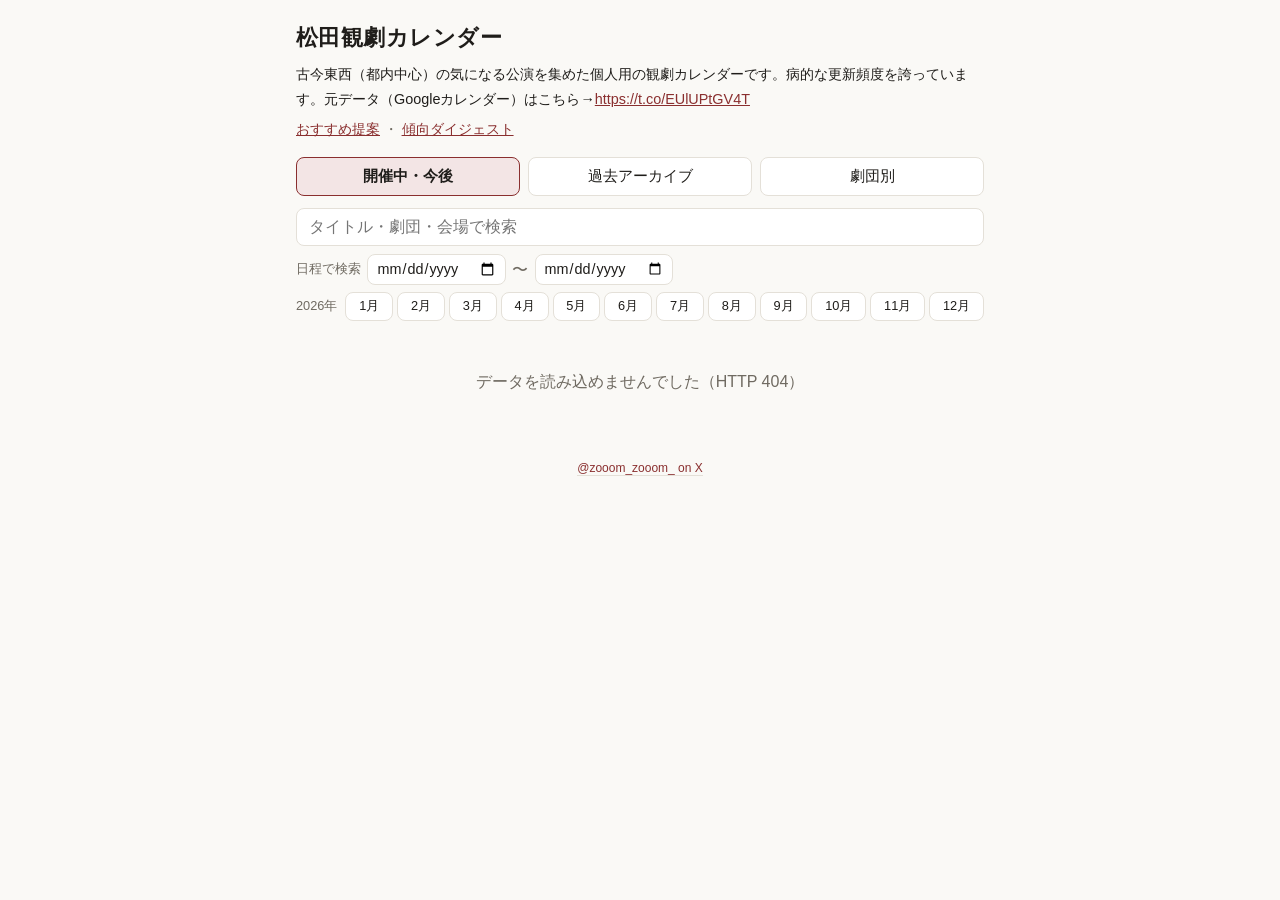
==== site/index.html @ 3599f042 "Add X profile link to the footer of all pages Co-Authored-By: Claude Opus 4.8 <noreply@anthropic.com" ====
<!DOCTYPE html>
<html lang="ja">
<head>
<meta charset="utf-8">
<meta name="viewport" content="width=device-width, initial-scale=1">
<title>松田観劇カレンダー</title>
<link rel="stylesheet" href="assets/style.css">
</head>
<body>
<header>
  <h1>松田観劇カレンダー</h1>
  <p class="lead">古今東西（都内中心）の気になる公演を集めた個人用の観劇カレンダーです。病的な更新頻度を誇っています。元データ（Googleカレンダー）はこちら→<a href="https://t.co/EUlUPtGV4T" target="_blank" rel="noopener">https://t.co/EUlUPtGV4T</a></p>
  <p class="subtitle"><a class="navlink" href="proposals.html">おすすめ提案</a> ・ <a class="navlink" href="digest.html">傾向ダイジェスト</a></p>
</header>

<nav class="tabs" role="tablist">
  <button class="tab active" data-view="now" role="tab">開催中・今後</button>
  <button class="tab" data-view="archive" role="tab">過去アーカイブ</button>
  <button class="tab" data-view="companies" role="tab">劇団別</button>
</nav>

<div class="toolbar">
  <input id="search" type="search" placeholder="タイトル・劇団・会場で検索" autocomplete="off">
  <div class="datefilter">
    <label class="datelabel">日程で検索</label>
    <input id="date-from" type="date" aria-label="開始日">
    <span class="datesep">〜</span>
    <input id="date-to" type="date" aria-label="終了日">
    <button id="date-clear" hidden>クリア</button>
  </div>
  <div class="months">
    <span class="datelabel" id="months-year"></span>
    <div class="month-btns" id="month-btns"></div>
  </div>
</div>

<main id="app">
  <p class="loading">読み込み中…</p>
</main>

<footer>
  <p id="meta"></p>
  <p class="foot-link"><a href="https://x.com/zooom_zooom_" target="_blank" rel="noopener">@zooom_zooom_ on X</a></p>
</footer>

<script src="assets/app.js"></script>
</body>
</html>
---- site/assets/style.css ----
:root {
  --bg: #faf9f6;
  --fg: #1f1d1a;
  --muted: #6f6a61;
  --card: #ffffff;
  --border: #e4e0d8;
  --accent: #8a2f2f;
  --accent-soft: #f3e5e5;
}

@media (prefers-color-scheme: dark) {
  :root {
    --bg: #17161a;
    --fg: #eceae6;
    --muted: #9a958c;
    --card: #201f24;
    --border: #35333a;
    --accent: #d98d8d;
    --accent-soft: #3a2a2a;
  }
}

* { box-sizing: border-box; }

body {
  margin: 0 auto;
  max-width: 720px;
  padding: 1.25rem 1rem 3rem;
  background: var(--bg);
  color: var(--fg);
  font-family: "Hiragino Sans", "Hiragino Kaku Gothic ProN", "Noto Sans JP", sans-serif;
  line-height: 1.6;
}

header h1 {
  margin: 0;
  font-size: 1.4rem;
  letter-spacing: 0.02em;
}

.lead {
  margin: 0.4rem 0 0.5rem;
  font-size: 0.9rem;
  line-height: 1.7;
}

.lead a {
  color: var(--accent);
  word-break: break-all;
}

.subtitle {
  margin: 0.25rem 0 1rem;
  color: var(--muted);
  font-size: 0.85rem;
}

.tabs {
  display: flex;
  gap: 0.5rem;
  margin-bottom: 0.75rem;
}

.tab {
  flex: 1;
  padding: 0.5rem 0.75rem;
  font-size: 0.95rem;
  border: 1px solid var(--border);
  border-radius: 8px;
  background: var(--card);
  color: var(--fg);
  cursor: pointer;
}

.tab.active {
  border-color: var(--accent);
  background: var(--accent-soft);
  font-weight: 600;
}

.toolbar { margin-bottom: 1rem; }

.datefilter {
  display: flex;
  align-items: center;
  gap: 0.4rem;
  margin-top: 0.5rem;
  flex-wrap: wrap;
}

.datelabel {
  color: var(--muted);
  font-size: 0.8rem;
}

.datesep { color: var(--muted); }

.datefilter input[type="date"] {
  padding: 0.35rem 0.5rem;
  font-size: 0.9rem;
  border: 1px solid var(--border);
  border-radius: 8px;
  background: var(--card);
  color: var(--fg);
  font-family: inherit;
}

#date-clear {
  padding: 0.3rem 0.6rem;
  font-size: 0.8rem;
  border: 1px solid var(--border);
  border-radius: 8px;
  background: var(--card);
  color: var(--muted);
  cursor: pointer;
}

.months {
  display: flex;
  align-items: center;
  gap: 0.5rem;
  margin-top: 0.45rem;
  flex-wrap: wrap;
}

.month-btns {
  display: flex;
  gap: 0.25rem;
  flex-wrap: wrap;
  flex: 1;
}

.month-btn {
  flex: 1 0 auto;
  min-width: 2.6rem;
  padding: 0.3rem 0.4rem;
  font-size: 0.8rem;
  border: 1px solid var(--border);
  border-radius: 8px;
  background: var(--card);
  color: var(--fg);
  cursor: pointer;
}

.month-btn:hover { border-color: var(--accent); }

.month-btn.active {
  border-color: var(--accent);
  background: var(--accent-soft);
  color: var(--accent);
  font-weight: 600;
}

#search {
  width: 100%;
  padding: 0.55rem 0.75rem;
  font-size: 1rem;
  border: 1px solid var(--border);
  border-radius: 8px;
  background: var(--card);
  color: var(--fg);
}

h2.section {
  margin: 1.5rem 0 0.5rem;
  font-size: 1.05rem;
  color: var(--accent);
}

h3.month {
  margin: 1.1rem 0 0.45rem;
  font-size: 0.9rem;
  color: var(--muted);
  font-weight: 600;
  border-bottom: 1px solid var(--border);
  padding-bottom: 0.2rem;
}

h2.section .count {
  color: var(--muted);
  font-weight: normal;
  font-size: 0.85rem;
}

.card {
  background: var(--card);
  border: 1px solid var(--border);
  border-radius: 10px;
  padding: 0.7rem 0.9rem;
  margin-bottom: 0.6rem;
}

.card .title {
  font-weight: 600;
  font-size: 1rem;
}

.card .title a {
  color: inherit;
  text-decoration: none;
  border-bottom: 1px solid var(--accent);
}

.card .info {
  margin-top: 0.2rem;
  font-size: 0.85rem;
  color: var(--muted);
}

.badge {
  display: inline-block;
  margin-left: 0.5rem;
  padding: 0 0.45rem;
  font-size: 0.75rem;
  border-radius: 999px;
  background: var(--accent-soft);
  color: var(--accent);
  vertical-align: 0.1em;
}

.info .maploc {
  color: var(--muted);
  text-decoration: none;
  border-bottom: 1px dotted var(--muted);
}

.chip {
  display: inline-block;
  margin-left: 0.6rem;
  padding: 0 0.5rem;
  font-size: 0.75rem;
  border: 1px solid var(--border);
  border-radius: 999px;
  background: var(--bg);
  color: var(--muted);
  cursor: pointer;
}

.chip:hover {
  border-color: var(--accent);
  color: var(--accent);
}

.company-row {
  display: flex;
  justify-content: space-between;
  align-items: baseline;
  gap: 0.75rem;
  width: 100%;
  padding: 0.6rem 0.9rem;
  margin-bottom: 0.4rem;
  font-size: 0.95rem;
  text-align: left;
  border: 1px solid var(--border);
  border-radius: 10px;
  background: var(--card);
  color: var(--fg);
  cursor: pointer;
}

.company-row .name { font-weight: 600; }

.company-row .meta {
  color: var(--muted);
  font-size: 0.8rem;
  white-space: nowrap;
}

.company-head {
  display: flex;
  align-items: center;
  gap: 0.75rem;
  margin-top: 1rem;
}

.company-head h2 { margin: 0; font-size: 1.15rem; }

.overview {
  margin: 0.6rem 0 0.25rem;
  padding: 0.7rem 0.9rem;
  border: 1px solid var(--border);
  border-left: 3px solid var(--accent);
  border-radius: 8px;
  background: var(--card);
}

.overview p {
  margin: 0;
  font-size: 0.9rem;
  line-height: 1.7;
}

.ov-meta {
  margin-top: 0.4rem;
  display: flex;
  gap: 0.75rem;
  font-size: 0.75rem;
}

.ov-src { color: var(--accent); }
.ov-date { color: var(--muted); }

#back-companies {
  padding: 0.3rem 0.6rem;
  font-size: 0.8rem;
  border: 1px solid var(--border);
  border-radius: 8px;
  background: var(--card);
  color: var(--muted);
  cursor: pointer;
}

.navlink { color: var(--accent); }

.stats {
  display: flex;
  flex-wrap: wrap;
  gap: 0.5rem;
  margin-bottom: 0.75rem;
}

.stat {
  flex: 1 1 40%;
  display: flex;
  flex-direction: column;
  padding: 0.55rem 0.8rem;
  border: 1px solid var(--border);
  border-radius: 10px;
  background: var(--card);
}

.stat .v { font-weight: 700; font-size: 1.05rem; }
.stat .l { color: var(--muted); font-size: 0.75rem; }

.digest-text {
  font-size: 0.9rem;
  line-height: 1.7;
}

.card .reason {
  margin-top: 0.35rem;
  font-size: 0.85rem;
  line-height: 1.6;
}

.digest-notes {
  margin-top: 1.5rem;
  color: var(--muted);
  font-size: 0.78rem;
}

.bars {
  display: flex;
  flex-direction: column;
  gap: 0.3rem;
  margin-bottom: 0.5rem;
}

.bar-row {
  display: flex;
  align-items: center;
  gap: 0.5rem;
  font-size: 0.85rem;
}

.bar-label {
  flex: 0 0 3.2rem;
  color: var(--muted);
  text-align: right;
}

.bar-track {
  flex: 1;
  height: 0.85rem;
  background: var(--border);
  border-radius: 999px;
  overflow: hidden;
}

.bar-fill {
  display: block;
  height: 100%;
  background: var(--accent);
  border-radius: 999px;
}

.bar-val {
  flex: 0 0 2.2rem;
  color: var(--muted);
  font-variant-numeric: tabular-nums;
}

.ranklist {
  margin: 0 0 0.5rem;
  padding-left: 1.6rem;
}

.ranklist li {
  display: flex;
  justify-content: space-between;
  gap: 0.75rem;
  padding: 0.2rem 0;
  border-bottom: 1px solid var(--border);
}

.ranklist .rk-count {
  color: var(--muted);
  font-variant-numeric: tabular-nums;
}

.empty, .loading {
  color: var(--muted);
  text-align: center;
  padding: 2rem 0;
}

footer {
  margin-top: 2rem;
  font-size: 0.75rem;
  color: var(--muted);
  text-align: center;
}

.foot-link {
  margin: 0.4rem 0 0;
}

.foot-link a {
  color: var(--accent);
  text-decoration: none;
  border-bottom: 1px solid var(--border);
}
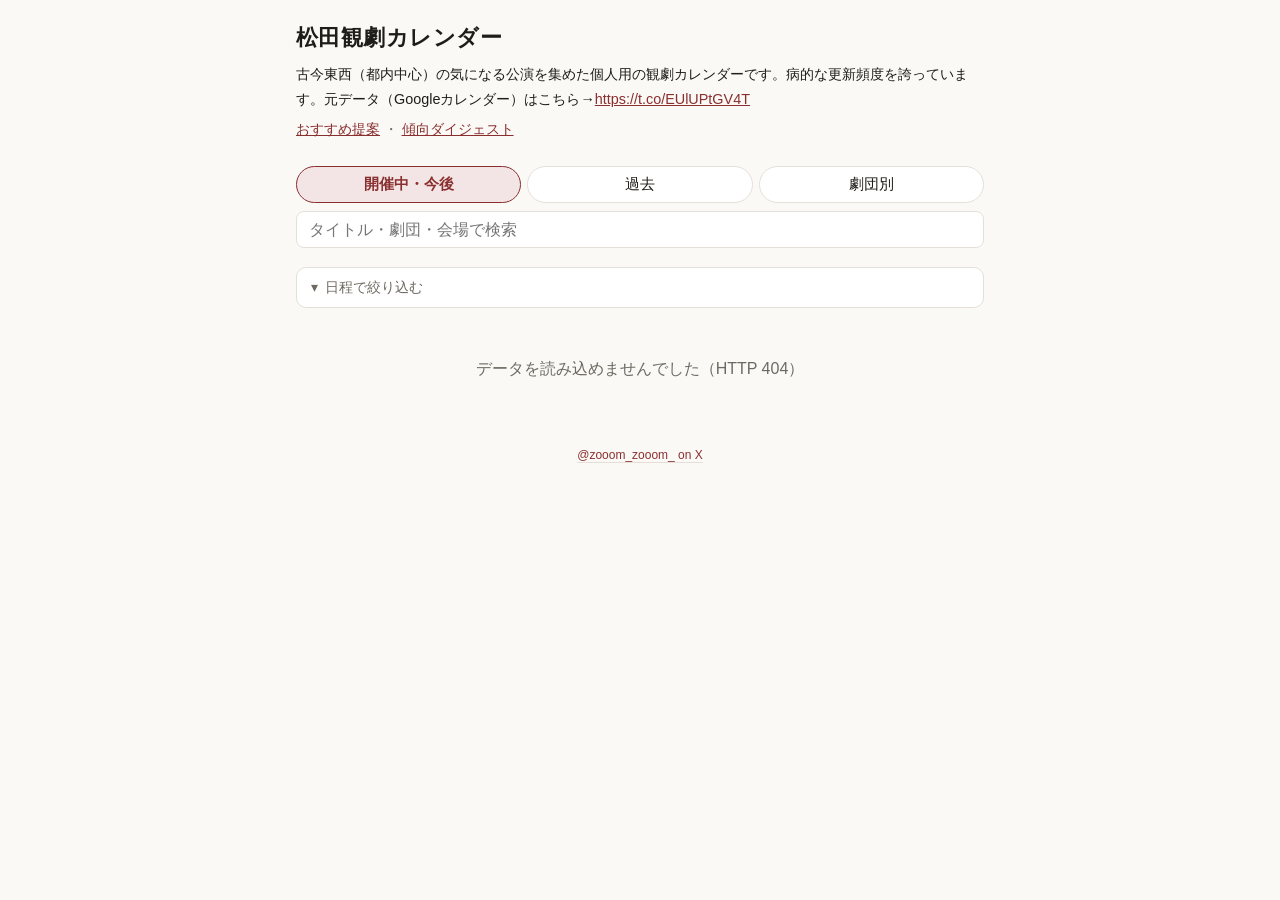
==== commit 4733bda8: "UI pass: sticky tabs, collapsible date filter, status-colored cards, FAB - Collapse the date+month c" ====
--- a/site/index.html
+++ b/site/index.html
@@ -5,6 +5,11 @@
 <meta name="viewport" content="width=device-width, initial-scale=1">
 <title>松田観劇カレンダー</title>
 <link rel="stylesheet" href="assets/style.css">
+<link rel="manifest" href="manifest.json">
+<meta name="theme-color" content="#8a2f2f">
+<link rel="apple-touch-icon" href="assets/icons/apple-touch-icon.png">
+<link rel="icon" type="image/png" sizes="32x32" href="assets/icons/favicon-32.png">
+<script src="assets/register-sw.js" defer></script>
 </head>
 <body>
 <header>
@@ -13,30 +18,37 @@
   <p class="subtitle"><a class="navlink" href="proposals.html">おすすめ提案</a> ・ <a class="navlink" href="digest.html">傾向ダイジェスト</a></p>
 </header>
 
-<nav class="tabs" role="tablist">
-  <button class="tab active" data-view="now" role="tab">開催中・今後</button>
-  <button class="tab" data-view="archive" role="tab">過去アーカイブ</button>
-  <button class="tab" data-view="companies" role="tab">劇団別</button>
-</nav>
+<div class="sticky-bar">
+  <nav class="tabs" role="tablist">
+    <button class="tab active" data-view="now" role="tab">開催中・今後</button>
+    <button class="tab" data-view="archive" role="tab">過去</button>
+    <button class="tab" data-view="companies" role="tab">劇団別</button>
+  </nav>
+  <input id="search" type="search" placeholder="タイトル・劇団・会場で検索" autocomplete="off">
+</div>
 
-<div class="toolbar">
-  <input id="search" type="search" placeholder="タイトル・劇団・会場で検索" autocomplete="off">
-  <div class="datefilter">
-    <label class="datelabel">日程で検索</label>
-    <input id="date-from" type="date" aria-label="開始日">
-    <span class="datesep">〜</span>
-    <input id="date-to" type="date" aria-label="終了日">
-    <button id="date-clear" hidden>クリア</button>
+<details class="filter-disclosure" id="date-disclosure">
+  <summary>日程で絞り込む</summary>
+  <div class="filter-body">
+    <div class="datefilter">
+      <label class="datelabel">期間</label>
+      <input id="date-from" type="date" aria-label="開始日">
+      <span class="datesep">〜</span>
+      <input id="date-to" type="date" aria-label="終了日">
+      <button id="date-clear" hidden>クリア</button>
+    </div>
+    <div class="months">
+      <span class="datelabel" id="months-year"></span>
+      <div class="month-btns" id="month-btns"></div>
+    </div>
   </div>
-  <div class="months">
-    <span class="datelabel" id="months-year"></span>
-    <div class="month-btns" id="month-btns"></div>
-  </div>
-</div>
+</details>
 
 <main id="app">
   <p class="loading">読み込み中…</p>
 </main>
+
+<button id="to-top" aria-label="上へ戻る" hidden>↑</button>
 
 <footer>
   <p id="meta"></p>
--- a/site/assets/style.css
+++ b/site/assets/style.css
@@ -6,6 +6,7 @@
   --border: #e4e0d8;
   --accent: #8a2f2f;
   --accent-soft: #f3e5e5;
+  --soon: #b26a1f;
 }
 
 @media (prefers-color-scheme: dark) {
@@ -17,6 +18,7 @@
     --border: #35333a;
     --accent: #d98d8d;
     --accent-soft: #3a2a2a;
+    --soon: #d9a24a;
   }
 }
 
@@ -55,30 +57,87 @@
   font-size: 0.85rem;
 }
 
+/* スクロール追従するタブ＋検索バー */
+.sticky-bar {
+  position: sticky;
+  top: 0;
+  z-index: 20;
+  margin: 0 -1rem 0.6rem;
+  padding: 0.55rem 1rem 0.5rem;
+  background: color-mix(in srgb, var(--bg) 88%, transparent);
+  backdrop-filter: saturate(140%) blur(8px);
+  -webkit-backdrop-filter: saturate(140%) blur(8px);
+  border-bottom: 1px solid transparent;
+  transition: border-color 0.2s ease, box-shadow 0.2s ease;
+}
+
+.sticky-bar.stuck {
+  border-bottom-color: var(--border);
+  box-shadow: 0 4px 14px -10px rgba(0, 0, 0, 0.5);
+}
+
 .tabs {
   display: flex;
-  gap: 0.5rem;
-  margin-bottom: 0.75rem;
+  gap: 0.4rem;
+  margin-bottom: 0.5rem;
 }
 
 .tab {
   flex: 1;
-  padding: 0.5rem 0.75rem;
-  font-size: 0.95rem;
-  border: 1px solid var(--border);
-  border-radius: 8px;
+  padding: 0.5rem 0.4rem;
+  font-size: 0.92rem;
+  white-space: nowrap;
+  border: 1px solid var(--border);
+  border-radius: 999px;
   background: var(--card);
   color: var(--fg);
   cursor: pointer;
-}
+  transition: border-color 0.15s ease, background 0.15s ease, color 0.15s ease;
+}
+
+.tab:hover { border-color: var(--accent); }
 
 .tab.active {
   border-color: var(--accent);
   background: var(--accent-soft);
+  color: var(--accent);
   font-weight: 600;
 }
 
-.toolbar { margin-bottom: 1rem; }
+/* 日程フィルタの開閉 */
+.filter-disclosure {
+  margin-bottom: 1rem;
+  border: 1px solid var(--border);
+  border-radius: 10px;
+  background: var(--card);
+}
+
+.filter-disclosure > summary {
+  padding: 0.55rem 0.9rem;
+  font-size: 0.85rem;
+  color: var(--muted);
+  cursor: pointer;
+  list-style: none;
+  display: flex;
+  align-items: center;
+  gap: 0.4rem;
+}
+
+.filter-disclosure > summary::-webkit-details-marker { display: none; }
+
+.filter-disclosure > summary::before {
+  content: "▾";
+  transition: transform 0.15s ease;
+  display: inline-block;
+}
+
+.filter-disclosure[open] > summary::before { transform: rotate(180deg); }
+
+.filter-disclosure[open] > summary { color: var(--accent); }
+
+.filter-body {
+  padding: 0 0.9rem 0.8rem;
+}
 
 .datefilter {
   display: flex;
@@ -183,12 +242,27 @@
 }
 
 .card {
-  background: var(--card);
-  border: 1px solid var(--border);
+  position: relative;
+  background: var(--card);
+  border: 1px solid var(--border);
+  border-left: 3px solid var(--border);
   border-radius: 10px;
   padding: 0.7rem 0.9rem;
   margin-bottom: 0.6rem;
-}
+  transition: transform 0.12s ease, box-shadow 0.12s ease, border-color 0.12s ease;
+}
+
+@media (hover: hover) {
+  .card:hover {
+    transform: translateY(-1px);
+    box-shadow: 0 6px 18px -12px rgba(0, 0, 0, 0.55);
+    border-color: color-mix(in srgb, var(--accent) 45%, var(--border));
+  }
+}
+
+/* 開催状態で左の色帯を変える */
+.card.status-ongoing { border-left-color: var(--accent); }
+.card.status-soon { border-left-color: var(--soon); }
 
 .card .title {
   font-weight: 600;
@@ -216,6 +290,17 @@
   background: var(--accent-soft);
   color: var(--accent);
   vertical-align: 0.1em;
+}
+
+/* 開催中は塗り、まもなく開幕はアンバーで強調 */
+.status-ongoing .badge {
+  background: #9e2b2b;
+  color: #fff;
+}
+
+.status-soon .badge {
+  background: color-mix(in srgb, var(--soon) 18%, transparent);
+  color: var(--soon);
 }
 
 .info .maploc {
@@ -414,6 +499,62 @@
   padding: 2rem 0;
 }
 
+/* 当月ボタンの目印（未選択でも枠でわかる） */
+.month-btn.current {
+  border-color: color-mix(in srgb, var(--accent) 55%, var(--border));
+  font-weight: 600;
+}
+
+.month-btn.current.active { font-weight: 700; }
+
+/* 上へ戻る FAB */
+#to-top {
+  position: fixed;
+  right: max(1rem, env(safe-area-inset-right));
+  bottom: max(1rem, env(safe-area-inset-bottom));
+  z-index: 30;
+  width: 2.9rem;
+  height: 2.9rem;
+  border-radius: 50%;
+  border: 1px solid var(--border);
+  background: var(--card);
+  color: var(--accent);
+  font-size: 1.15rem;
+  line-height: 1;
+  cursor: pointer;
+  box-shadow: 0 6px 20px -8px rgba(0, 0, 0, 0.5);
+  opacity: 0;
+  pointer-events: none;
+  transform: translateY(8px);
+  transition: opacity 0.18s ease, transform 0.18s ease;
+}
+
+#to-top.show {
+  opacity: 1;
+  pointer-events: auto;
+  transform: translateY(0);
+}
+
+/* 検索結果の見出し */
+.result-note {
+  margin: 0.25rem 0 0.75rem;
+  font-size: 0.85rem;
+  color: var(--muted);
+}
+
+.result-note b { color: var(--fg); }
+
+/* キーボード操作時のフォーカス可視化 */
+:focus-visible {
+  outline: 2px solid var(--accent);
+  outline-offset: 2px;
+  border-radius: 6px;
+}
+
+@media (prefers-reduced-motion: reduce) {
+  * { transition: none !important; }
+}
+
 footer {
   margin-top: 2rem;
   font-size: 0.75rem;
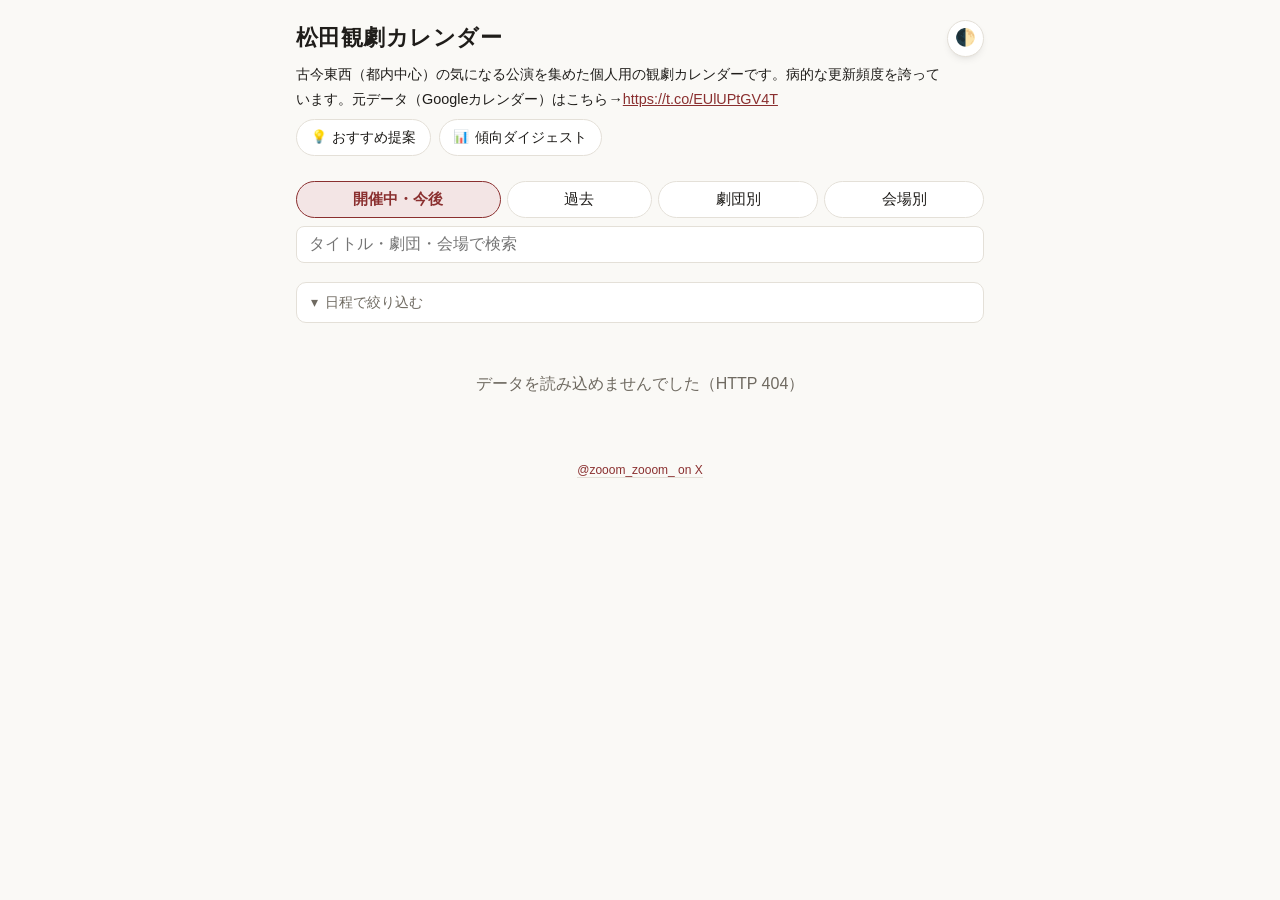
==== commit c018518c: "Add venue tab, this-week quick filter, theme toggle; restyle nav links - New "会場別" tab mirrors 劇団別 (" ====
--- a/site/index.html
+++ b/site/index.html
@@ -4,18 +4,24 @@
 <meta charset="utf-8">
 <meta name="viewport" content="width=device-width, initial-scale=1">
 <title>松田観劇カレンダー</title>
+<script>(function(){try{var t=localStorage.getItem('kangeki-theme');if(t==='light'||t==='dark')document.documentElement.dataset.theme=t;}catch(e){}})();</script>
 <link rel="stylesheet" href="assets/style.css">
 <link rel="manifest" href="manifest.json">
 <meta name="theme-color" content="#8a2f2f">
 <link rel="apple-touch-icon" href="assets/icons/apple-touch-icon.png">
 <link rel="icon" type="image/png" sizes="32x32" href="assets/icons/favicon-32.png">
 <script src="assets/register-sw.js" defer></script>
+<script src="assets/theme.js" defer></script>
 </head>
 <body>
 <header>
+  <button id="theme-toggle" class="theme-toggle" type="button"></button>
   <h1>松田観劇カレンダー</h1>
   <p class="lead">古今東西（都内中心）の気になる公演を集めた個人用の観劇カレンダーです。病的な更新頻度を誇っています。元データ（Googleカレンダー）はこちら→<a href="https://t.co/EUlUPtGV4T" target="_blank" rel="noopener">https://t.co/EUlUPtGV4T</a></p>
-  <p class="subtitle"><a class="navlink" href="proposals.html">おすすめ提案</a> ・ <a class="navlink" href="digest.html">傾向ダイジェスト</a></p>
+  <nav class="page-links">
+    <a class="page-link" href="proposals.html"><span class="pl-icon">💡</span>おすすめ提案</a>
+    <a class="page-link" href="digest.html"><span class="pl-icon">📊</span>傾向ダイジェスト</a>
+  </nav>
 </header>
 
 <div class="sticky-bar">
@@ -23,6 +29,7 @@
     <button class="tab active" data-view="now" role="tab">開催中・今後</button>
     <button class="tab" data-view="archive" role="tab">過去</button>
     <button class="tab" data-view="companies" role="tab">劇団別</button>
+    <button class="tab" data-view="venues" role="tab">会場別</button>
   </nav>
   <input id="search" type="search" placeholder="タイトル・劇団・会場で検索" autocomplete="off">
 </div>
--- a/site/assets/style.css
+++ b/site/assets/style.css
@@ -22,6 +22,29 @@
   }
 }
 
+/* 手動テーマ切替（theme.js）: data-theme が付くと端末設定より優先される */
+:root[data-theme="dark"] {
+  --bg: #17161a;
+  --fg: #eceae6;
+  --muted: #9a958c;
+  --card: #201f24;
+  --border: #35333a;
+  --accent: #d98d8d;
+  --accent-soft: #3a2a2a;
+  --soon: #d9a24a;
+}
+
+:root[data-theme="light"] {
+  --bg: #faf9f6;
+  --fg: #1f1d1a;
+  --muted: #6f6a61;
+  --card: #ffffff;
+  --border: #e4e0d8;
+  --accent: #8a2f2f;
+  --accent-soft: #f3e5e5;
+  --soon: #b26a1f;
+}
+
 * { box-sizing: border-box; }
 
 body {
@@ -34,12 +57,39 @@
   line-height: 1.6;
 }
 
+header {
+  position: relative;
+  padding-right: 2.7rem;
+}
+
 header h1 {
   margin: 0;
   font-size: 1.4rem;
   letter-spacing: 0.02em;
 }
 
+.theme-toggle {
+  position: absolute;
+  top: 0;
+  right: 0;
+  width: 2.3rem;
+  height: 2.3rem;
+  border-radius: 50%;
+  border: 1px solid var(--border);
+  background: var(--card);
+  color: var(--fg);
+  font-size: 1.05rem;
+  line-height: 1;
+  cursor: pointer;
+  box-shadow: 0 4px 12px -8px rgba(0, 0, 0, 0.45);
+  transition: border-color 0.15s ease, transform 0.15s ease;
+}
+
+.theme-toggle:hover {
+  border-color: var(--accent);
+  transform: scale(1.05);
+}
+
 .lead {
   margin: 0.4rem 0 0.5rem;
   font-size: 0.9rem;
@@ -52,9 +102,43 @@
 }
 
 .subtitle {
-  margin: 0.25rem 0 1rem;
-  color: var(--muted);
-  font-size: 0.85rem;
+  margin: 0.25rem 0 0.6rem;
+  color: var(--muted);
+  font-size: 0.85rem;
+}
+
+.page-links {
+  display: flex;
+  gap: 0.5rem;
+  flex-wrap: wrap;
+  margin: 0 0 1rem;
+}
+
+.page-link {
+  display: inline-flex;
+  align-items: center;
+  gap: 0.35rem;
+  padding: 0.4rem 0.85rem;
+  font-size: 0.85rem;
+  font-weight: 500;
+  border: 1px solid var(--border);
+  border-radius: 999px;
+  background: var(--card);
+  color: var(--fg);
+  text-decoration: none;
+  transition: border-color 0.15s ease, background 0.15s ease, color 0.15s ease, transform 0.15s ease;
+}
+
+.page-link:hover {
+  border-color: var(--accent);
+  background: var(--accent-soft);
+  color: var(--accent);
+  transform: translateY(-1px);
+}
+
+.pl-icon {
+  font-size: 0.95em;
+  line-height: 1;
 }
 
 /* スクロール追従するタブ＋検索バー */
@@ -80,11 +164,17 @@
   display: flex;
   gap: 0.4rem;
   margin-bottom: 0.5rem;
-}
+  overflow-x: auto;
+  -webkit-overflow-scrolling: touch;
+  scrollbar-width: none;
+}
+
+.tabs::-webkit-scrollbar { display: none; }
 
 .tab {
-  flex: 1;
-  padding: 0.5rem 0.4rem;
+  flex: 1 0 auto;
+  min-width: 4.6rem;
+  padding: 0.5rem 0.6rem;
   font-size: 0.92rem;
   white-space: nowrap;
   border: 1px solid var(--border);
@@ -506,6 +596,18 @@
 }
 
 .month-btn.current.active { font-weight: 700; }
+
+.month-btn.week-btn {
+  flex: 0 0 auto;
+  min-width: 3.6rem;
+  font-weight: 600;
+  color: var(--accent);
+  border-color: color-mix(in srgb, var(--accent) 45%, var(--border));
+}
+
+.month-btn.week-btn.active {
+  color: var(--fg);
+}
 
 /* 上へ戻る FAB */
 #to-top {
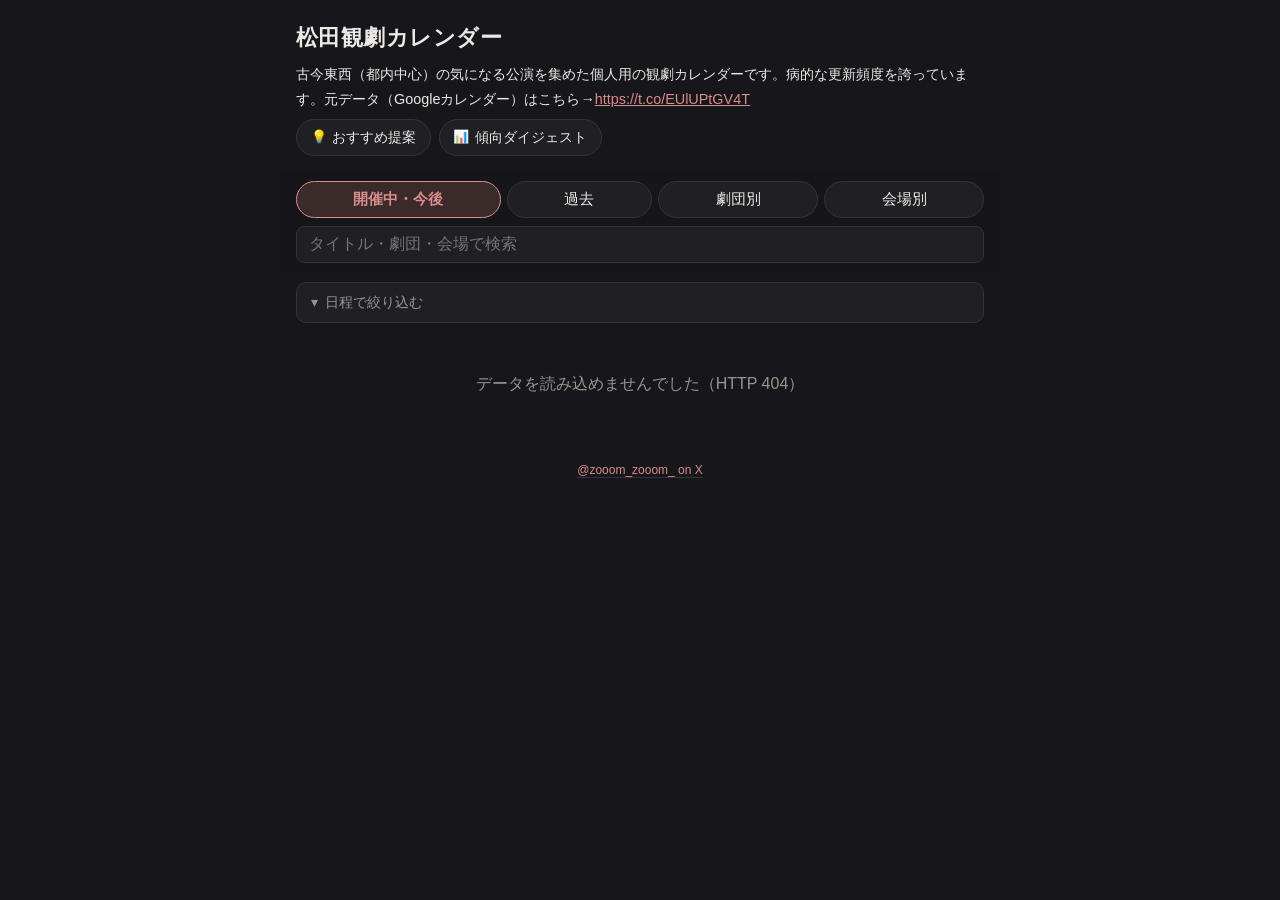
==== commit 10c31c1d: "Remove light mode; process proposals and adopt immediate-backfill rule - Drop the manual theme toggl" ====
--- a/site/index.html
+++ b/site/index.html
@@ -4,18 +4,15 @@
 <meta charset="utf-8">
 <meta name="viewport" content="width=device-width, initial-scale=1">
 <title>松田観劇カレンダー</title>
-<script>(function(){try{var t=localStorage.getItem('kangeki-theme');if(t==='light'||t==='dark')document.documentElement.dataset.theme=t;}catch(e){}})();</script>
 <link rel="stylesheet" href="assets/style.css">
 <link rel="manifest" href="manifest.json">
 <meta name="theme-color" content="#8a2f2f">
 <link rel="apple-touch-icon" href="assets/icons/apple-touch-icon.png">
 <link rel="icon" type="image/png" sizes="32x32" href="assets/icons/favicon-32.png">
 <script src="assets/register-sw.js" defer></script>
-<script src="assets/theme.js" defer></script>
 </head>
 <body>
 <header>
-  <button id="theme-toggle" class="theme-toggle" type="button"></button>
   <h1>松田観劇カレンダー</h1>
   <p class="lead">古今東西（都内中心）の気になる公演を集めた個人用の観劇カレンダーです。病的な更新頻度を誇っています。元データ（Googleカレンダー）はこちら→<a href="https://t.co/EUlUPtGV4T" target="_blank" rel="noopener">https://t.co/EUlUPtGV4T</a></p>
   <nav class="page-links">
--- a/site/assets/style.css
+++ b/site/assets/style.css
@@ -1,29 +1,5 @@
+/* サイトは常時ダーク表示固定（ライトモードは意図的に廃止済み） */
 :root {
-  --bg: #faf9f6;
-  --fg: #1f1d1a;
-  --muted: #6f6a61;
-  --card: #ffffff;
-  --border: #e4e0d8;
-  --accent: #8a2f2f;
-  --accent-soft: #f3e5e5;
-  --soon: #b26a1f;
-}
-
-@media (prefers-color-scheme: dark) {
-  :root {
-    --bg: #17161a;
-    --fg: #eceae6;
-    --muted: #9a958c;
-    --card: #201f24;
-    --border: #35333a;
-    --accent: #d98d8d;
-    --accent-soft: #3a2a2a;
-    --soon: #d9a24a;
-  }
-}
-
-/* 手動テーマ切替（theme.js）: data-theme が付くと端末設定より優先される */
-:root[data-theme="dark"] {
   --bg: #17161a;
   --fg: #eceae6;
   --muted: #9a958c;
@@ -34,17 +10,6 @@
   --soon: #d9a24a;
 }
 
-:root[data-theme="light"] {
-  --bg: #faf9f6;
-  --fg: #1f1d1a;
-  --muted: #6f6a61;
-  --card: #ffffff;
-  --border: #e4e0d8;
-  --accent: #8a2f2f;
-  --accent-soft: #f3e5e5;
-  --soon: #b26a1f;
-}
-
 * { box-sizing: border-box; }
 
 body {
@@ -57,37 +22,10 @@
   line-height: 1.6;
 }
 
-header {
-  position: relative;
-  padding-right: 2.7rem;
-}
-
 header h1 {
   margin: 0;
   font-size: 1.4rem;
   letter-spacing: 0.02em;
-}
-
-.theme-toggle {
-  position: absolute;
-  top: 0;
-  right: 0;
-  width: 2.3rem;
-  height: 2.3rem;
-  border-radius: 50%;
-  border: 1px solid var(--border);
-  background: var(--card);
-  color: var(--fg);
-  font-size: 1.05rem;
-  line-height: 1;
-  cursor: pointer;
-  box-shadow: 0 4px 12px -8px rgba(0, 0, 0, 0.45);
-  transition: border-color 0.15s ease, transform 0.15s ease;
-}
-
-.theme-toggle:hover {
-  border-color: var(--accent);
-  transform: scale(1.05);
 }
 
 .lead {
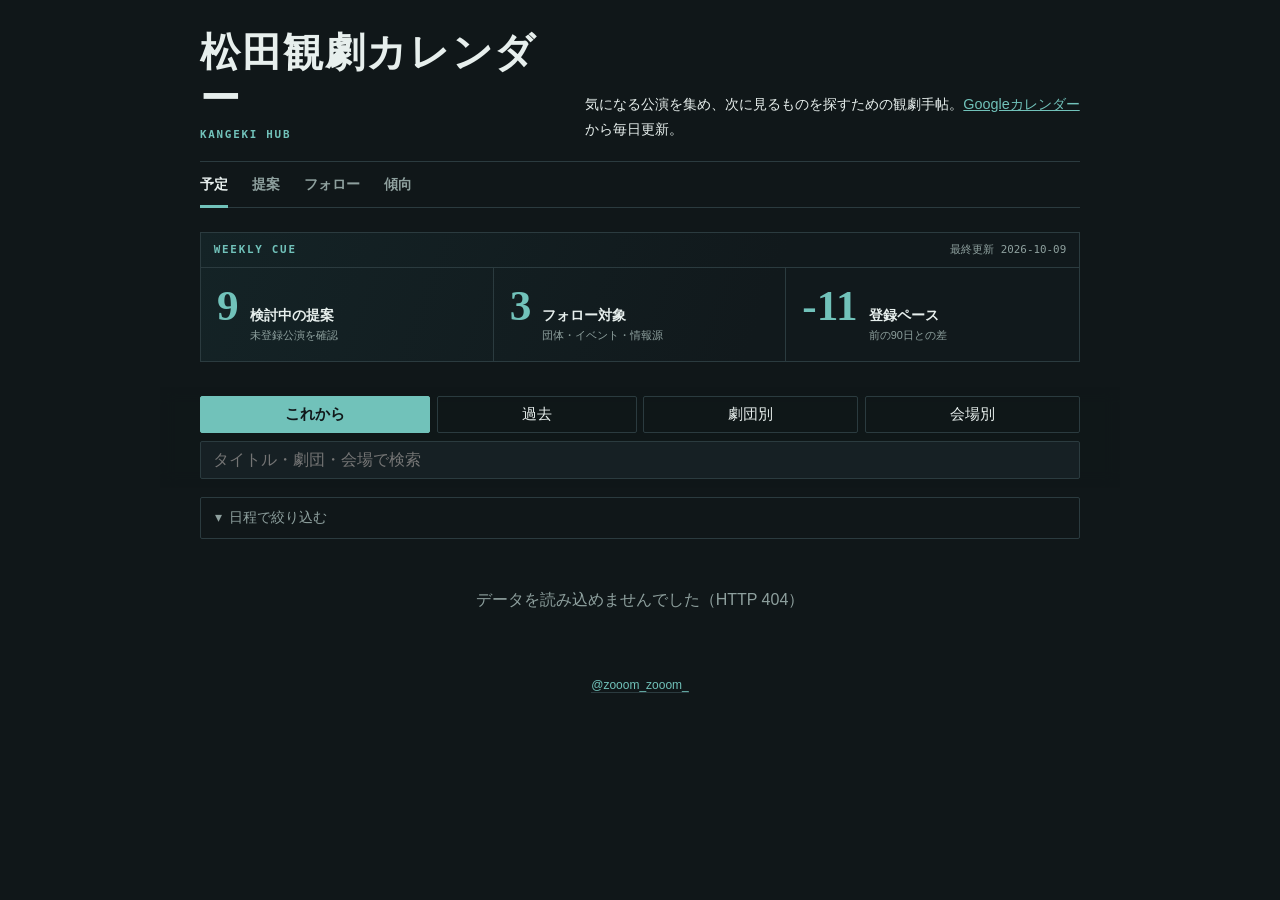
==== commit 4dba99aa: "Redesign hub and add tracked interests" ====
--- a/site/index.html
+++ b/site/index.html
@@ -6,27 +6,31 @@
 <title>松田観劇カレンダー</title>
 <link rel="stylesheet" href="assets/style.css">
 <link rel="manifest" href="manifest.json">
-<meta name="theme-color" content="#8a2f2f">
+<meta name="theme-color" content="#101719">
 <link rel="apple-touch-icon" href="assets/icons/apple-touch-icon.png">
 <link rel="icon" type="image/png" sizes="32x32" href="assets/icons/favicon-32.png">
 <script src="assets/register-sw.js" defer></script>
 </head>
 <body>
-<header>
-  <h1>松田観劇カレンダー</h1>
-  <p class="lead">古今東西（都内中心）の気になる公演を集めた個人用の観劇カレンダーです。病的な更新頻度を誇っています。元データ（Googleカレンダー）はこちら→<a href="https://t.co/EUlUPtGV4T" target="_blank" rel="noopener">https://t.co/EUlUPtGV4T</a></p>
-  <nav class="page-links">
-    <a class="page-link" href="proposals.html"><span class="pl-icon">💡</span>おすすめ提案</a>
-    <a class="page-link" href="digest.html"><span class="pl-icon">📊</span>傾向ダイジェスト</a>
-  </nav>
+<header class="masthead">
+  <a class="brand" href="./"><span>松田観劇カレンダー</span><small>KANGEKI HUB</small></a>
+  <p class="lead">気になる公演を集め、次に見るものを探すための観劇手帖。<a href="https://t.co/EUlUPtGV4T" target="_blank" rel="noopener">Googleカレンダー</a>から毎日更新。</p>
 </header>
+<nav class="site-nav" aria-label="メインナビゲーション">
+  <a href="./" aria-current="page">予定</a>
+  <a href="proposals.html">提案</a>
+  <a href="follows.html">フォロー</a>
+  <a href="digest.html">傾向</a>
+</nav>
+
+<section id="pulse" class="pulse" aria-label="更新状況"><p class="loading">更新状況を読み込み中…</p></section>
 
 <div class="sticky-bar">
   <nav class="tabs" role="tablist">
-    <button class="tab active" data-view="now" role="tab">開催中・今後</button>
-    <button class="tab" data-view="archive" role="tab">過去</button>
-    <button class="tab" data-view="companies" role="tab">劇団別</button>
-    <button class="tab" data-view="venues" role="tab">会場別</button>
+    <button class="tab active" data-view="now" role="tab" aria-selected="true">これから</button>
+    <button class="tab" data-view="archive" role="tab" aria-selected="false">過去</button>
+    <button class="tab" data-view="companies" role="tab" aria-selected="false">劇団別</button>
+    <button class="tab" data-view="venues" role="tab" aria-selected="false">会場別</button>
   </nav>
   <input id="search" type="search" placeholder="タイトル・劇団・会場で検索" autocomplete="off">
 </div>
@@ -56,7 +60,7 @@
 
 <footer>
   <p id="meta"></p>
-  <p class="foot-link"><a href="https://x.com/zooom_zooom_" target="_blank" rel="noopener">@zooom_zooom_ on X</a></p>
+  <p class="foot-link"><a href="https://x.com/zooom_zooom_" target="_blank" rel="noopener">@zooom_zooom_</a></p>
 </footer>
 
 <script src="assets/app.js"></script>
--- a/site/assets/style.css
+++ b/site/assets/style.css
@@ -1,35 +1,64 @@
 /* サイトは常時ダーク表示固定（ライトモードは意図的に廃止済み） */
 :root {
-  --bg: #17161a;
-  --fg: #eceae6;
-  --muted: #9a958c;
-  --card: #201f24;
-  --border: #35333a;
-  --accent: #d98d8d;
-  --accent-soft: #3a2a2a;
-  --soon: #d9a24a;
+  --bg: #101719;
+  --fg: #e7efed;
+  --muted: #8ea09e;
+  --card: #162024;
+  --border: #2b3b3f;
+  --accent: #71c2ba;
+  --accent-soft: #183536;
+  --soon: #e0ae55;
+  --stage: #cc7392;
 }
 
 * { box-sizing: border-box; }
 
 body {
   margin: 0 auto;
-  max-width: 720px;
-  padding: 1.25rem 1rem 3rem;
+  max-width: 960px;
+  padding: 1.5rem clamp(1rem, 4vw, 2.5rem) 4rem;
   background: var(--bg);
   color: var(--fg);
-  font-family: "Hiragino Sans", "Hiragino Kaku Gothic ProN", "Noto Sans JP", sans-serif;
+  font-family: "Hiragino Kaku Gothic ProN", "Yu Gothic", "Noto Sans JP", sans-serif;
   line-height: 1.6;
 }
 
-header h1 {
+.masthead {
+  display: grid;
+  grid-template-columns: minmax(14rem, 1fr) minmax(16rem, 1.4fr);
+  align-items: end;
+  gap: 2rem;
+  padding: 0.4rem 0 1.25rem;
+  border-bottom: 1px solid var(--border);
+}
+
+.brand {
+  color: var(--fg);
+  text-decoration: none;
+  line-height: 1.15;
+}
+
+.brand span {
+  display: block;
+  font-family: "Yu Mincho", "Hiragino Mincho ProN", serif;
+  font-size: clamp(1.55rem, 4vw, 2.5rem);
+  font-weight: 600;
+  letter-spacing: 0.04em;
+}
+
+.brand small,
+.eyebrow {
+  display: block;
+  margin-top: 0.4rem;
+  color: var(--accent);
+  font-family: ui-monospace, SFMono-Regular, Menlo, monospace;
+  font-size: 0.68rem;
+  font-weight: 700;
+  letter-spacing: 0.16em;
+}
+
+.lead {
   margin: 0;
-  font-size: 1.4rem;
-  letter-spacing: 0.02em;
-}
-
-.lead {
-  margin: 0.4rem 0 0.5rem;
   font-size: 0.9rem;
   line-height: 1.7;
 }
@@ -40,10 +69,74 @@
 }
 
 .subtitle {
-  margin: 0.25rem 0 0.6rem;
-  color: var(--muted);
-  font-size: 0.85rem;
-}
+  margin: 0;
+  color: var(--muted);
+  font-size: 0.95rem;
+}
+
+.site-nav {
+  display: flex;
+  gap: 1.5rem;
+  margin: 0 0 1.5rem;
+  border-bottom: 1px solid var(--border);
+}
+
+.site-nav a {
+  position: relative;
+  padding: 0.75rem 0 0.65rem;
+  color: var(--muted);
+  font-size: 0.86rem;
+  font-weight: 700;
+  text-decoration: none;
+}
+
+.site-nav a[aria-current="page"] { color: var(--fg); }
+.site-nav a[aria-current="page"]::after {
+  position: absolute;
+  right: 0;
+  bottom: -1px;
+  left: 0;
+  height: 3px;
+  background: var(--accent);
+  content: "";
+}
+
+.pulse {
+  margin: 0 0 1.6rem;
+  border: 1px solid var(--border);
+  background: linear-gradient(110deg, #142326, #11191c 64%);
+}
+
+.pulse-head {
+  display: flex;
+  justify-content: space-between;
+  padding: 0.65rem 0.8rem;
+  color: var(--muted);
+  font: 0.68rem ui-monospace, SFMono-Regular, Menlo, monospace;
+  border-bottom: 1px solid var(--border);
+}
+
+.pulse-head .eyebrow { margin: 0; }
+.pulse-grid { display: grid; grid-template-columns: repeat(3, 1fr); }
+.pulse-grid a {
+  display: grid;
+  grid-template-columns: auto 1fr;
+  align-items: baseline;
+  column-gap: 0.7rem;
+  padding: 1rem;
+  color: var(--fg);
+  text-decoration: none;
+  border-right: 1px solid var(--border);
+}
+.pulse-grid a:last-child { border-right: 0; }
+.pulse-grid strong {
+  grid-row: 1 / 3;
+  color: var(--accent);
+  font: 600 clamp(1.8rem, 5vw, 2.7rem) "Yu Mincho", "Hiragino Mincho ProN", serif;
+  line-height: 1;
+}
+.pulse-grid span { font-size: 0.85rem; font-weight: 700; }
+.pulse-grid small { color: var(--muted); font-size: 0.68rem; }
 
 .page-links {
   display: flex;
@@ -84,8 +177,8 @@
   position: sticky;
   top: 0;
   z-index: 20;
-  margin: 0 -1rem 0.6rem;
-  padding: 0.55rem 1rem 0.5rem;
+  margin: 0 calc(clamp(1rem, 4vw, 2.5rem) * -1) 0.6rem;
+  padding: 0.55rem clamp(1rem, 4vw, 2.5rem) 0.5rem;
   background: color-mix(in srgb, var(--bg) 88%, transparent);
   backdrop-filter: saturate(140%) blur(8px);
   -webkit-backdrop-filter: saturate(140%) blur(8px);
@@ -116,8 +209,8 @@
   font-size: 0.92rem;
   white-space: nowrap;
   border: 1px solid var(--border);
-  border-radius: 999px;
-  background: var(--card);
+  border-radius: 2px;
+  background: transparent;
   color: var(--fg);
   cursor: pointer;
   transition: border-color 0.15s ease, background 0.15s ease, color 0.15s ease;
@@ -127,8 +220,8 @@
 
 .tab.active {
   border-color: var(--accent);
-  background: var(--accent-soft);
-  color: var(--accent);
+  background: var(--accent);
+  color: var(--bg);
   font-weight: 600;
 }
 
@@ -136,8 +229,8 @@
 .filter-disclosure {
   margin-bottom: 1rem;
   border: 1px solid var(--border);
-  border-radius: 10px;
-  background: var(--card);
+  border-radius: 2px;
+  background: transparent;
 }
 
 .filter-disclosure > summary {
@@ -243,14 +336,15 @@
   padding: 0.55rem 0.75rem;
   font-size: 1rem;
   border: 1px solid var(--border);
-  border-radius: 8px;
+  border-radius: 2px;
   background: var(--card);
   color: var(--fg);
 }
 
 h2.section {
-  margin: 1.5rem 0 0.5rem;
-  font-size: 1.05rem;
+  margin: 2rem 0 0.65rem;
+  font-family: "Yu Mincho", "Hiragino Mincho ProN", serif;
+  font-size: 1.25rem;
   color: var(--accent);
 }
 
@@ -271,12 +365,14 @@
 
 .card {
   position: relative;
-  background: var(--card);
-  border: 1px solid var(--border);
+  background: transparent;
+  border: 0;
+  border-top: 1px solid var(--border);
+  border-bottom: 1px solid transparent;
   border-left: 3px solid var(--border);
-  border-radius: 10px;
-  padding: 0.7rem 0.9rem;
-  margin-bottom: 0.6rem;
+  border-radius: 0;
+  padding: 0.85rem 1rem;
+  margin-bottom: 0;
   transition: transform 0.12s ease, box-shadow 0.12s ease, border-color 0.12s ease;
 }
 
@@ -294,13 +390,13 @@
 
 .card .title {
   font-weight: 600;
-  font-size: 1rem;
+  font-size: 1.02rem;
 }
 
 .card .title a {
   color: inherit;
   text-decoration: none;
-  border-bottom: 1px solid var(--accent);
+  border-bottom: 1px solid color-mix(in srgb, var(--accent) 55%, transparent);
 }
 
 .card .info {
@@ -611,3 +707,77 @@
   text-decoration: none;
   border-bottom: 1px solid var(--border);
 }
+
+.page-intro {
+  max-width: 42rem;
+  margin: 2.4rem 0 1.5rem;
+}
+
+.page-intro h1 {
+  margin: 0.35rem 0;
+  font: 600 clamp(1.7rem, 5vw, 2.6rem) "Yu Mincho", "Hiragino Mincho ProN", serif;
+}
+
+.page-intro p { margin: 0; color: var(--muted); }
+
+.follow-grid {
+  display: grid;
+  grid-template-columns: repeat(2, minmax(0, 1fr));
+  gap: 1px;
+  background: var(--border);
+  border: 1px solid var(--border);
+}
+
+.follow-card {
+  min-width: 0;
+  padding: 1.1rem;
+  background: var(--bg);
+}
+
+.follow-head {
+  display: flex;
+  align-items: center;
+  justify-content: space-between;
+  gap: 1rem;
+}
+
+.follow-head .eyebrow { margin: 0; }
+.watch-status {
+  color: var(--soon);
+  font: 0.72rem ui-monospace, SFMono-Regular, Menlo, monospace;
+}
+
+.follow-card h2 {
+  margin: 0.55rem 0 0.35rem;
+  font: 600 1.15rem "Yu Mincho", "Hiragino Mincho ProN", serif;
+}
+
+.follow-card h2 a { color: var(--fg); text-decoration-color: var(--accent); }
+.follow-card > p { margin: 0; color: var(--muted); font-size: 0.84rem; }
+.latest-note {
+  margin: 1rem 0;
+  padding-left: 0.75rem;
+  border-left: 2px solid var(--stage);
+  font-size: 0.82rem;
+}
+.latest-note > span {
+  display: block;
+  color: var(--muted);
+  font: 0.68rem ui-monospace, SFMono-Regular, Menlo, monospace;
+}
+.latest-note a, .follow-schedule a { color: var(--accent); }
+.follow-schedule { display: grid; gap: 0.35rem; font-size: 0.78rem; }
+.follow-schedule strong { color: var(--muted); font-size: 0.68rem; letter-spacing: 0.08em; }
+.follow-schedule a { display: flex; justify-content: space-between; gap: 0.75rem; }
+.follow-schedule span { flex: 0 0 auto; color: var(--muted); }
+.follow-empty { margin: 0; color: var(--muted); font-size: 0.78rem; }
+
+@media (max-width: 640px) {
+  .masthead { grid-template-columns: 1fr; gap: 0.65rem; }
+  .site-nav { justify-content: space-between; gap: 0.5rem; }
+  .site-nav a { flex: 1; text-align: center; }
+  .pulse-grid { grid-template-columns: 1fr; }
+  .pulse-grid a { border-right: 0; border-bottom: 1px solid var(--border); }
+  .pulse-grid a:last-child { border-bottom: 0; }
+  .follow-grid { grid-template-columns: 1fr; }
+}
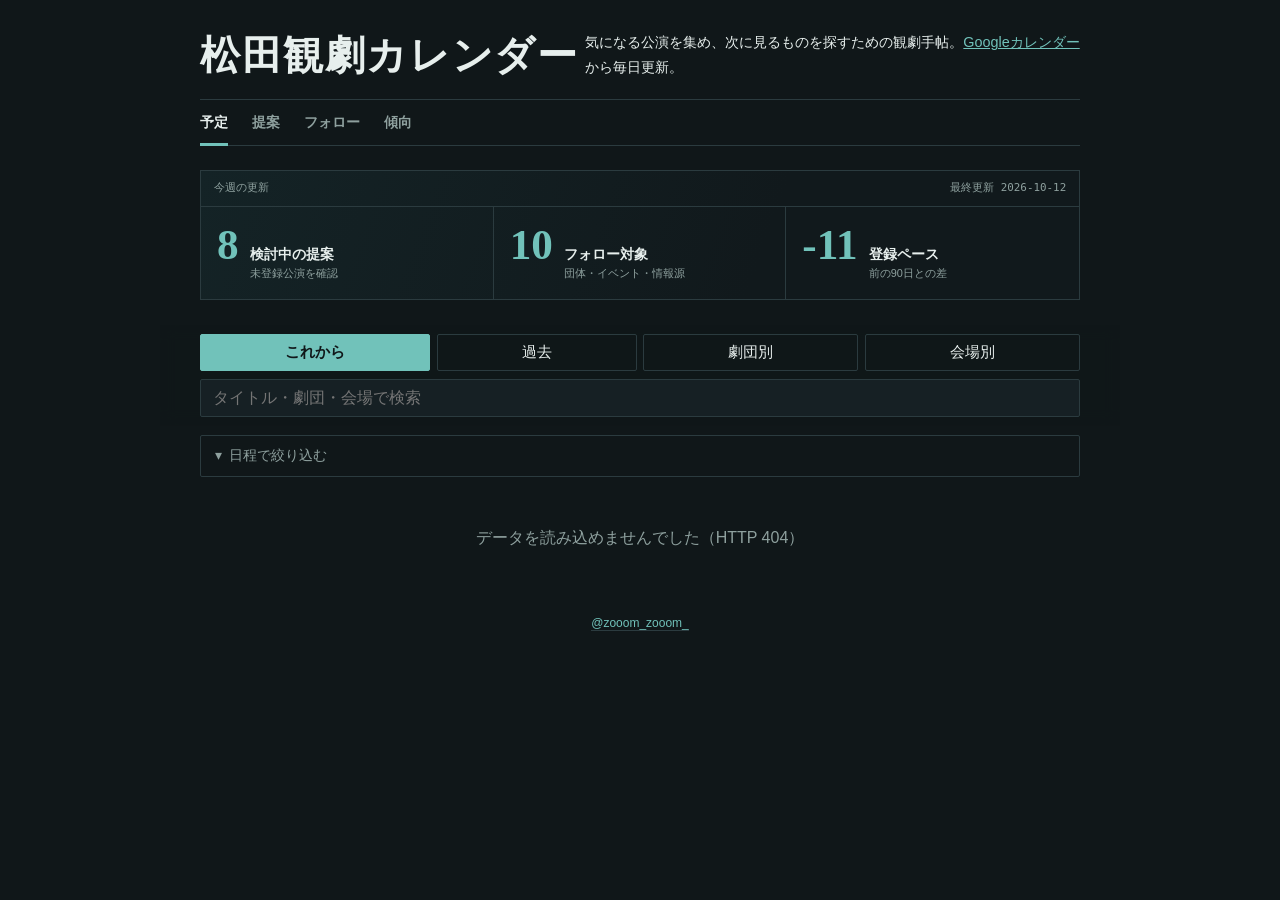
==== commit 1758ce9d: "Remove decorative English labels" ====
--- a/site/index.html
+++ b/site/index.html
@@ -13,7 +13,7 @@
 </head>
 <body>
 <header class="masthead">
-  <a class="brand" href="./"><span>松田観劇カレンダー</span><small>KANGEKI HUB</small></a>
+  <a class="brand" href="./"><span>松田観劇カレンダー</span></a>
   <p class="lead">気になる公演を集め、次に見るものを探すための観劇手帖。<a href="https://t.co/EUlUPtGV4T" target="_blank" rel="noopener">Googleカレンダー</a>から毎日更新。</p>
 </header>
 <nav class="site-nav" aria-label="メインナビゲーション">
--- a/site/assets/style.css
+++ b/site/assets/style.css
@@ -44,9 +44,9 @@
   font-size: clamp(1.55rem, 4vw, 2.5rem);
   font-weight: 600;
   letter-spacing: 0.04em;
-}
-
-.brand small,
+  word-break: keep-all;
+}
+
 .eyebrow {
   display: block;
   margin-top: 0.4rem;
@@ -116,7 +116,6 @@
   border-bottom: 1px solid var(--border);
 }
 
-.pulse-head .eyebrow { margin: 0; }
 .pulse-grid { display: grid; grid-template-columns: repeat(3, 1fr); }
 .pulse-grid a {
   display: grid;
@@ -389,8 +388,28 @@
 .card.status-soon { border-left-color: var(--soon); }
 
 .card .title {
+  display: flex;
+  align-items: baseline;
+  flex-wrap: wrap;
+  gap: 0.25rem 0.5rem;
   font-weight: 600;
   font-size: 1.02rem;
+  line-break: strict;
+  text-wrap: pretty;
+}
+
+.proposal-title {
+  display: flex;
+  align-items: flex-start;
+  gap: 0.65rem;
+}
+
+.proposal-number {
+  flex: 0 0 auto;
+  margin-top: 0.18rem;
+  color: var(--accent);
+  font: 700 0.72rem/1.2 ui-monospace, "SFMono-Regular", Consolas, monospace;
+  letter-spacing: 0.05em;
 }
 
 .card .title a {
@@ -400,14 +419,50 @@
 }
 
 .card .info {
+  display: flex;
+  align-items: baseline;
+  flex-wrap: wrap;
+  gap: 0.15rem 0.55rem;
   margin-top: 0.2rem;
   font-size: 0.85rem;
   color: var(--muted);
 }
 
+.card .info > * { min-width: 0; }
+.card .info > :not(.chip) + :not(.chip)::before { margin-right: 0.55rem; color: var(--border); content: "・"; }
+
+.ticketing {
+  display: flex;
+  flex-wrap: wrap;
+  gap: 0.35rem;
+  margin-top: 0.55rem;
+}
+
+.ticket-stage {
+  display: inline-flex;
+  gap: 0.4rem;
+  align-items: baseline;
+  padding: 0.2rem 0.55rem;
+  border: 1px solid color-mix(in srgb, var(--accent) 55%, var(--border));
+  color: var(--fg);
+  font-size: 0.76rem;
+  text-decoration: none;
+}
+
+.ticket-stage span { color: var(--muted); }
+.ticket-stage strong { color: var(--accent); font-weight: 650; }
+.ticket-stage.is-upcoming strong { color: var(--soon); }
+.ticket-stage.is-sold-out,
+.ticket-stage.is-cancelled { border-color: var(--border); }
+.ticket-stage.is-sold-out strong,
+.ticket-stage.is-cancelled strong { color: var(--muted); }
+
+a.ticket-stage:hover,
+a.ticket-stage:focus-visible { border-color: var(--accent); }
+
 .badge {
   display: inline-block;
-  margin-left: 0.5rem;
+  margin-left: 0;
   padding: 0 0.45rem;
   font-size: 0.75rem;
   border-radius: 999px;
@@ -435,7 +490,7 @@
 
 .chip {
   display: inline-block;
-  margin-left: 0.6rem;
+  margin-left: 0;
   padding: 0 0.5rem;
   font-size: 0.75rem;
   border: 1px solid var(--border);
@@ -716,6 +771,8 @@
 .page-intro h1 {
   margin: 0.35rem 0;
   font: 600 clamp(1.7rem, 5vw, 2.6rem) "Yu Mincho", "Hiragino Mincho ProN", serif;
+  line-break: strict;
+  text-wrap: balance;
 }
 
 .page-intro p { margin: 0; color: var(--muted); }
@@ -750,6 +807,8 @@
 .follow-card h2 {
   margin: 0.55rem 0 0.35rem;
   font: 600 1.15rem "Yu Mincho", "Hiragino Mincho ProN", serif;
+  line-break: strict;
+  text-wrap: pretty;
 }
 
 .follow-card h2 a { color: var(--fg); text-decoration-color: var(--accent); }
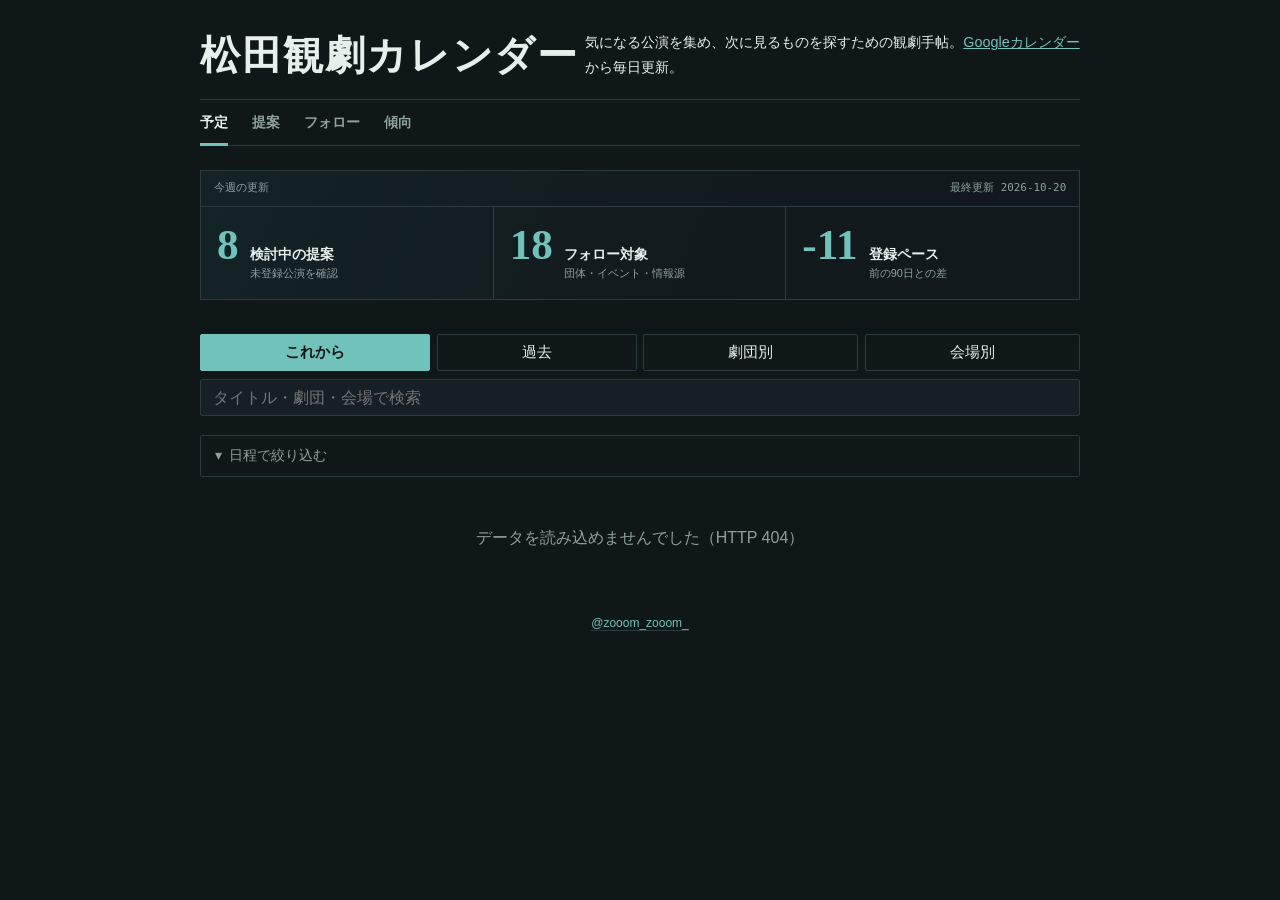
==== commit d61f4210: "Open site links in the current tab" ====
--- a/site/index.html
+++ b/site/index.html
@@ -14,7 +14,7 @@
 <body>
 <header class="masthead">
   <a class="brand" href="./"><span>松田観劇カレンダー</span></a>
-  <p class="lead">気になる公演を集め、次に見るものを探すための観劇手帖。<a href="https://t.co/EUlUPtGV4T" target="_blank" rel="noopener">Googleカレンダー</a>から毎日更新。</p>
+  <p class="lead">気になる公演を集め、次に見るものを探すための観劇手帖。<a href="https://t.co/EUlUPtGV4T">Googleカレンダー</a>から毎日更新。</p>
 </header>
 <nav class="site-nav" aria-label="メインナビゲーション">
   <a href="./" aria-current="page">予定</a>
@@ -60,7 +60,7 @@
 
 <footer>
   <p id="meta"></p>
-  <p class="foot-link"><a href="https://x.com/zooom_zooom_" target="_blank" rel="noopener">@zooom_zooom_</a></p>
+  <p class="foot-link"><a href="https://x.com/zooom_zooom_">@zooom_zooom_</a></p>
 </footer>
 
 <script src="assets/app.js"></script>
